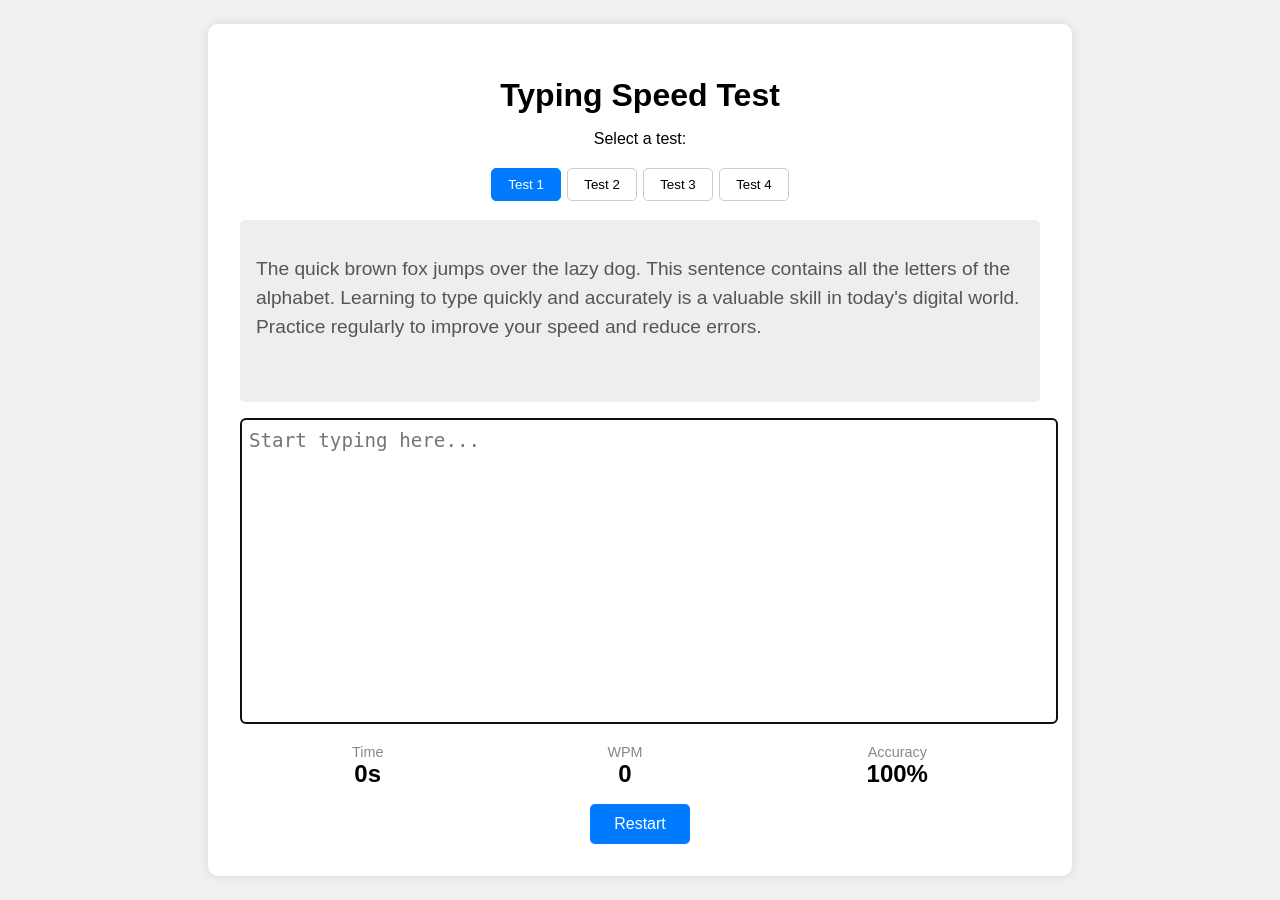
==== TypingTest/index.html @ bb36c8fb "Add files via upload" ====
<!DOCTYPE html>
<html lang="en">
<head>
    <meta charset="UTF-8">
    <meta name="viewport" content="width=device-width, initial-scale=1.0">
    <title>Typing Speed Test</title>
    <link rel="stylesheet" href="style.css">
</head>
<body>
    <div class="container">
        <h1>Typing Speed Test</h1>
        <div id="test-selection">
            <p>Select a test:</p>
            <!-- Sample test buttons will be added here by JavaScript -->
        </div>
        <div id="text-to-type-container">
            <p id="text-to-type"></p>
        </div>
        <textarea id="user-input" rows="10" placeholder="Start typing here..."></textarea>
        <div class="stats">
            <div class="stat">
                <p>Time</p>
                <p id="timer">0s</p>
            </div>
            <div class="stat">
                <p>WPM</p>
                <p id="wpm">0</p>
            </div>
            <div class="stat">
                <p>Accuracy</p>
                <p id="accuracy">100%</p>
            </div>
        </div>
        <button id="restart-btn">Restart</button>
    </div>
    <script src="script.js"></script>
</body>
</html>
---- TypingTest/style.css ----
body {
    font-family: Arial, sans-serif;
    background-color: #f0f0f0;
    display: flex;
    justify-content: center;
    align-items: center;
    min-height: 100vh;
    margin: 0;
}

.container {
    background-color: white;
    padding: 2rem;
    border-radius: 10px;
    box-shadow: 0 0 10px rgba(0,0,0,0.1);
    width: 800px;
    max-width: 90%;
    text-align: center;
}

h1 {
    margin-bottom: 1rem;
}

#test-selection {
    margin-bottom: 1rem;
}

#test-selection button {
    margin: 0.2rem;
    padding: 0.5rem 1rem;
    border: 1px solid #ccc;
    border-radius: 5px;
    background-color: #fff;
    cursor: pointer;
}

#test-selection button.active {
    background-color: #007bff;
    color: white;
    border-color: #007bff;
}

#text-to-type-container {
    background-color: #eee;
    padding: 1rem;
    border-radius: 5px;
    margin-bottom: 1rem;
    text-align: left;
    height: 150px;
    overflow-y: auto;
}

#text-to-type {
    font-size: 1.2rem;
    line-height: 1.5;
    color: #555;
}

#text-to-type .correct {
    color: green;
}

#text-to-type .incorrect {
    color: red;
    text-decoration: underline;
}

textarea {
    width: 100%;
    padding: 0.5rem;
    font-size: 1.2rem;
    line-height: 1.5;
    border: 1px solid #ccc;
    border-radius: 5px;
    resize: none;
}

.stats {
    display: flex;
    justify-content: space-around;
    margin-top: 1rem;
}

.stat {
    text-align: center;
}

.stat p:first-child {
    font-size: 0.9rem;
    color: #888;
    margin: 0;
}

.stat p:last-child {
    font-size: 1.5rem;
    font-weight: bold;
    margin: 0;
}

button#restart-btn {
    margin-top: 1rem;
    padding: 0.7rem 1.5rem;
    font-size: 1rem;
    border: none;
    border-radius: 5px;
    background-color: #007bff;
    color: white;
    cursor: pointer;
    transition: background-color 0.3s;
}

button#restart-btn:hover {
    background-color: #0056b3;
}
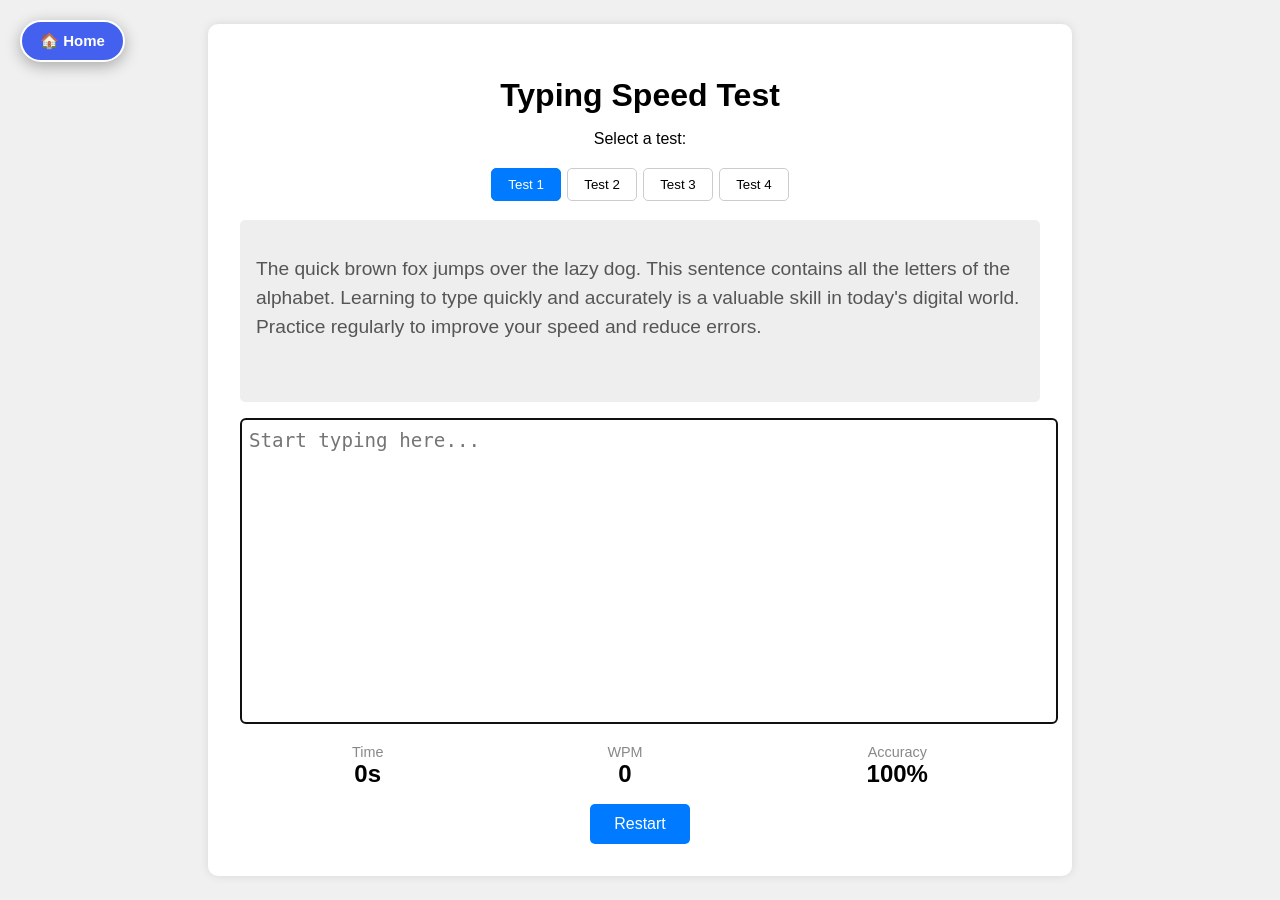
==== commit 97e0b34c: "Add files via upload" ====
--- a/TypingTest/index.html
+++ b/TypingTest/index.html
@@ -1,38 +1,76 @@
-<!DOCTYPE html>
-<html lang="en">
-<head>
-    <meta charset="UTF-8">
-    <meta name="viewport" content="width=device-width, initial-scale=1.0">
-    <title>Typing Speed Test</title>
-    <link rel="stylesheet" href="style.css">
-</head>
-<body>
-    <div class="container">
-        <h1>Typing Speed Test</h1>
-        <div id="test-selection">
-            <p>Select a test:</p>
-            <!-- Sample test buttons will be added here by JavaScript -->
-        </div>
-        <div id="text-to-type-container">
-            <p id="text-to-type"></p>
-        </div>
-        <textarea id="user-input" rows="10" placeholder="Start typing here..."></textarea>
-        <div class="stats">
-            <div class="stat">
-                <p>Time</p>
-                <p id="timer">0s</p>
-            </div>
-            <div class="stat">
-                <p>WPM</p>
-                <p id="wpm">0</p>
-            </div>
-            <div class="stat">
-                <p>Accuracy</p>
-                <p id="accuracy">100%</p>
-            </div>
-        </div>
-        <button id="restart-btn">Restart</button>
-    </div>
-    <script src="script.js"></script>
-</body>
-</html>
+<!DOCTYPE html>
+<html lang="en">
+<head>
+    <meta charset="UTF-8">
+    <meta name="viewport" content="width=device-width, initial-scale=1.0">
+    <title>Typing Speed Test</title>
+    <link rel="stylesheet" href="style.css">
+</head>
+<body>
+<style>
+    .home-btn {
+        position: fixed;
+        top: 20px;
+        left: 20px;
+        background: #4361ee;
+        color: white !important;
+        padding: 10px 18px;
+        border-radius: 30px;
+        text-decoration: none;
+        font-family: 'Segoe UI', Tahoma, Geneva, Verdana, sans-serif;
+        font-size: 15px;
+        font-weight: bold;
+        z-index: 9999;
+        box-shadow: 0 4px 15px rgba(0,0,0,0.3);
+        transition: all 0.3s ease;
+        display: inline-flex;
+        align-items: center;
+        gap: 8px;
+        border: 2px solid white;
+    }
+    .home-btn:hover {
+        background: #3f37c9;
+        transform: scale(1.05);
+        box-shadow: 0 6px 20px rgba(0,0,0,0.4);
+    }
+    /* Mobile adjustment */
+    @media (max-width: 600px) {
+        .home-btn {
+            top: 10px;
+            left: 10px;
+            padding: 8px 12px;
+            font-size: 13px;
+        }
+    }
+</style>
+<a href="../index.html" class="home-btn">🏠 Home</a>
+
+    <div class="container">
+        <h1>Typing Speed Test</h1>
+        <div id="test-selection">
+            <p>Select a test:</p>
+            <!-- Sample test buttons will be added here by JavaScript -->
+        </div>
+        <div id="text-to-type-container">
+            <p id="text-to-type"></p>
+        </div>
+        <textarea id="user-input" rows="10" placeholder="Start typing here..."></textarea>
+        <div class="stats">
+            <div class="stat">
+                <p>Time</p>
+                <p id="timer">0s</p>
+            </div>
+            <div class="stat">
+                <p>WPM</p>
+                <p id="wpm">0</p>
+            </div>
+            <div class="stat">
+                <p>Accuracy</p>
+                <p id="accuracy">100%</p>
+            </div>
+        </div>
+        <button id="restart-btn">Restart</button>
+    </div>
+    <script src="script.js"></script>
+</body>
+</html>
